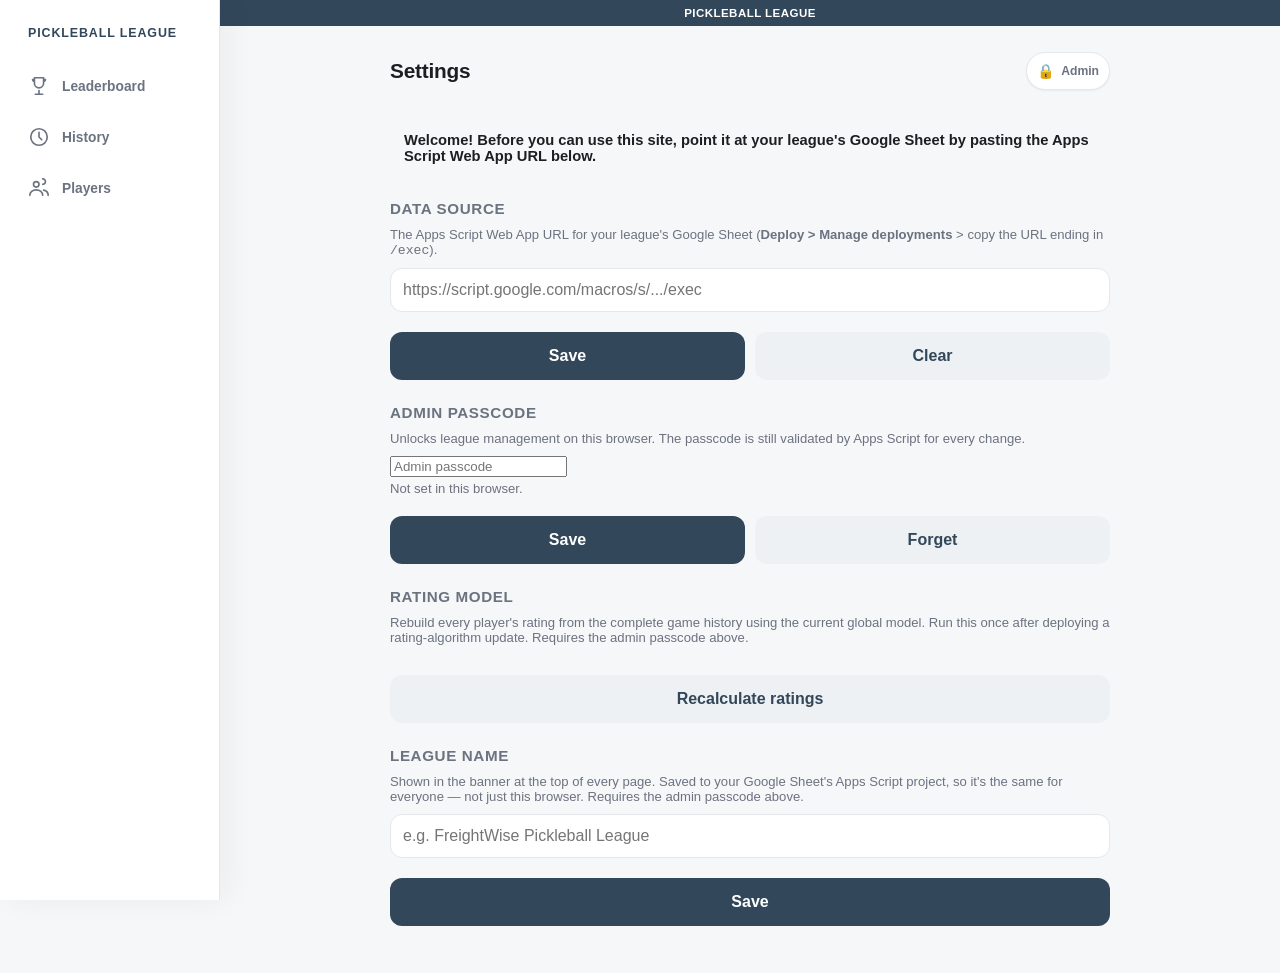
==== index.html @ 62611ccc "init" ====
<!DOCTYPE html>
<html lang="en">
<head>
  <meta charset="UTF-8" />
  <meta name="viewport" content="width=device-width, initial-scale=1, maximum-scale=1" />
  <title>Pickleball Leaderboard</title>
  <link rel="stylesheet" href="css/style.css" />
  <link rel="manifest" href="manifest.json" />
  <link rel="icon" href="icons/icon-192.png" />
  <link rel="apple-touch-icon" href="icons/apple-touch-icon.png" />
  <meta name="theme-color" content="#33475b" />
  <meta name="mobile-web-app-capable" content="yes" />
  <meta name="apple-mobile-web-app-capable" content="yes" />
  <meta name="apple-mobile-web-app-status-bar-style" content="default" />
  <meta name="apple-mobile-web-app-title" content="Pickleball" />
</head>
<body class="leaderboard-page">
  <div class="league-banner" id="league-banner"></div>
  <header class="top-bar"><h1>Leaderboard</h1><button id="settings-btn" class="settings-link" title="Change data source">⚙</button></header>
  <main>
    <div id="loading" class="loading">Loading…</div>
    <table id="leaderboard-table" style="display: none">
      <thead>
        <tr>
          <th>#</th>
          <th>Player</th>
          <th>Rating</th>
          <th>Record</th>
          <th class="desktop-only numeric-column">Win %</th>
          <th class="desktop-only">Confidence</th>
          <th class="desktop-only numeric-column">Games</th>
          <th class="desktop-only">Singles Record</th>
          <th class="desktop-only">Doubles Record</th>
          <th class="desktop-only">Recent Form</th>
        </tr>
      </thead>
      <tbody id="leaderboard-body"></tbody>
    </table>
    <section id="calibration-section" class="calibration-section" style="display:none">
      <div class="section-heading-row">
        <div>
          <h2>Recommended Singles</h2>
          <p class="section-subtitle">The matches that would teach the rating model the most right now.</p>
        </div>
        <div class="confidence-pill" id="league-confidence"></div>
      </div>
      <div id="calibration-list" class="calibration-list"></div>
    </section>

    <button type="button" class="btn secondary" id="export-btn" style="display: none">Export CSV</button>
  </main>

  <nav class="tab-bar">
    <a href="index.html" class="active">
      <svg viewBox="0 0 24 24"><path d="M8 21h8M12 17v4M17 5h2a2 2 0 0 1-2 2M7 5H5a2 2 0 0 0 2 2M7 3h10v6a5 5 0 0 1-10 0V3Z" stroke-linecap="round" stroke-linejoin="round"/></svg>
      Leaderboard
    </a>
    <a href="log-game.html">
      <svg viewBox="0 0 24 24"><circle cx="12" cy="12" r="9"/><path d="M12 8v8M8 12h8" stroke-linecap="round"/></svg>
      Log Game
    </a>
    <a href="history.html">
      <svg viewBox="0 0 24 24"><circle cx="12" cy="12" r="9"/><path d="M12 7v5l3 3" stroke-linecap="round" stroke-linejoin="round"/></svg>
      History
    </a>
    <a href="players.html">
      <svg viewBox="0 0 24 24"><circle cx="9" cy="8" r="3"/><path d="M2 20c0-3.3 3-6 7-6s7 2.7 7 6M16 8a3 3 0 1 0 0-6M22 20c0-2.7-2-5-5-5.7" stroke-linecap="round" stroke-linejoin="round"/></svg>
      Players
    </a>
  </nav>

  <script src="js/config.js"></script>
  <script src="js/api.js"></script>
  <script src="js/admin.js"></script>
  <script src="js/csv.js"></script>
  <script src="js/leaderboard.js"></script>
</body>
</html>
---- css/style.css ----
* { box-sizing: border-box; }

:root {
  --bg: #f6f7f8;
  --surface: #ffffff;
  --border: #e5e7eb;
  --text: #1c1e21;
  --text-muted: #6b7280;
  --accent: #33475b;
  --accent-soft: #eef1f4;
  --success: #1e7e34;
  --success-bg: #eaf6ec;
  --danger: #c0392b;
  --danger-bg: #fdecea;
  --radius: 12px;
  --shadow-sm: 0 1px 2px rgba(18, 32, 47, 0.06);
  --shadow-md: 0 10px 30px rgba(18, 32, 47, 0.09);
}

body {
  margin: 0;
  font-family: -apple-system, BlinkMacSystemFont, 'Segoe UI', Roboto, sans-serif;
  font-size: 16px;
  background: var(--bg);
  color: var(--text);
  -webkit-font-smoothing: antialiased;
}

.league-banner {
  background: var(--accent);
  color: #fff;
  text-align: center;
  font-size: 0.72rem;
  font-weight: 700;
  letter-spacing: 0.04em;
  text-transform: uppercase;
  padding: 7px 12px;
}

header.top-bar {
  padding: 18px 20px 8px;
  max-width: 640px;
  margin: 0 auto;
}

.header-actions {
  display: flex;
  align-items: center;
  gap: 4px;
}

header.top-bar h1 {
  font-size: 1.3rem;
  font-weight: 700;
  margin: 0;
  letter-spacing: -0.01em;
}

header.top-bar {
  display: flex;
  align-items: center;
  justify-content: space-between;
}

.settings-link {
  background: none;
  border: none;
  font-size: 1.5rem;
  color: var(--text-muted);
  padding: 6px;
  line-height: 1;
}

.admin-mode-toggle {
  min-height: 38px;
  display: inline-flex;
  align-items: center;
  justify-content: center;
  gap: 6px;
  padding: 7px 10px;
  border: 1px solid var(--border);
  border-radius: 999px;
  background: var(--surface);
  color: var(--text-muted);
  font: inherit;
  font-size: 0.76rem;
  font-weight: 750;
  box-shadow: var(--shadow-sm);
}

.admin-mode-toggle.unlocked {
  background: var(--success-bg);
  border-color: #b8ddc0;
  color: var(--success);
}

.admin-lock-icon { font-size: 0.88rem; }

body:not(.admin-unlocked) .admin-only,
body:not(.admin-unlocked) .admin-only-section,
body:not(.admin-unlocked) .admin-nav-item,
body:not(.admin-unlocked) .admin-settings-link {
  display: none !important;
}

body.admin-unlocked .locked-only { display: none !important; }

.admin-required-card {
  padding: 26px 20px;
  border: 1px solid var(--border);
  border-radius: 18px;
  background: var(--surface);
  text-align: center;
  box-shadow: var(--shadow-sm);
}

.admin-required-card h2 {
  margin: 8px 0 6px;
  color: var(--text);
  text-transform: none;
  letter-spacing: 0;
  font-size: 1.08rem;
}

.admin-required-card p {
  margin: 0 auto;
  max-width: 330px;
  color: var(--text-muted);
  font-size: 0.88rem;
  line-height: 1.45;
}

.admin-required-card .btn { max-width: 280px; }
.admin-required-icon { font-size: 1.5rem; }

main {
  max-width: 640px;
  margin: 0 auto;
  padding: 8px 20px 100px;
}

h2 {
  font-size: 0.95rem;
  font-weight: 700;
  color: var(--text-muted);
  text-transform: uppercase;
  letter-spacing: 0.04em;
  margin: 24px 0 10px;
}

/* Bottom tab bar */
nav.tab-bar {
  position: fixed;
  bottom: 0;
  left: 0;
  right: 0;
  display: flex;
  background: var(--surface);
  border-top: 1px solid var(--border);
  padding: 6px env(safe-area-inset-right) calc(6px + env(safe-area-inset-bottom)) env(safe-area-inset-left);
  z-index: 10;
}

nav.tab-bar a {
  flex: 1;
  display: flex;
  flex-direction: column;
  align-items: center;
  gap: 3px;
  padding: 8px 4px 6px;
  text-decoration: none;
  color: var(--text-muted);
  font-size: 0.72rem;
  font-weight: 600;
}

nav.tab-bar a svg {
  width: 22px;
  height: 22px;
  stroke: var(--text-muted);
  fill: none;
  stroke-width: 1.8;
}

nav.tab-bar a.active {
  color: var(--accent);
}

nav.tab-bar a.active svg {
  stroke: var(--accent);
}

table {
  width: 100%;
  border-collapse: collapse;
  background: var(--surface);
  border-radius: var(--radius);
  overflow: hidden;
  border: 1px solid var(--border);
  box-shadow: var(--shadow-sm);
}

.desktop-only { display: none; }

.numeric-column,
.record-column {
  white-space: nowrap;
}

.provisional-badge {
  margin-left: 6px;
  vertical-align: 1px;
}

th, td {
  text-align: left;
  padding: 12px 10px;
  border-bottom: 1px solid var(--border);
}

th {
  background: var(--accent-soft);
  font-size: 0.72rem;
  text-transform: uppercase;
  letter-spacing: 0.04em;
  color: var(--text-muted);
  font-weight: 700;
}

tr:last-child td { border-bottom: none; }

td.rank {
  font-weight: 700;
  color: var(--text-muted);
  width: 28px;
}

tr.rank-1 td.rank { color: var(--accent); }

.streak-badge {
  margin-left: 6px;
  font-size: 0.78rem;
  font-weight: 700;
  white-space: nowrap;
}

.streak-badge.win { color: #c2410c; }
.streak-badge.loss { color: var(--text-muted); }

.form-dots {
  display: flex;
  gap: 3px;
  margin-top: 4px;
}

.form-dot {
  width: 7px;
  height: 7px;
  border-radius: 50%;
  background: var(--border);
}

.form-dot.win { background: var(--success); }
.form-dot.loss { background: var(--danger); }

label {
  display: block;
  font-weight: 600;
  font-size: 0.9rem;
  color: var(--text-muted);
  margin: 16px 0 6px;
}

select, input[type="text"], input[type="number"], input[type="date"] {
  width: 100%;
  padding: 12px;
  font-size: 16px;
  border: 1px solid var(--border);
  border-radius: var(--radius);
  background: var(--surface);
  color: var(--text);
}

select:focus, input:focus {
  outline: none;
  border-color: var(--accent);
}

.toggle-group {
  display: flex;
  gap: 8px;
  margin: 8px 0 16px;
  background: var(--accent-soft);
  padding: 4px;
  border-radius: var(--radius);
}

.toggle-group button {
  flex: 1;
  padding: 10px;
  font-size: 0.95rem;
  font-weight: 600;
  border: none;
  background: transparent;
  color: var(--text-muted);
  border-radius: 8px;
}

.toggle-group button.active {
  background: var(--surface);
  color: var(--text);
  box-shadow: 0 1px 2px rgba(0, 0, 0, 0.08);
}

button.primary, .btn {
  width: 100%;
  padding: 15px;
  font-size: 1rem;
  font-weight: 700;
  color: #fff;
  background: var(--accent);
  border: none;
  border-radius: var(--radius);
  margin-top: 20px;
}

button, .btn { cursor: pointer; }

button.primary:active, .btn:active {
  opacity: 0.85;
}

button.primary:disabled, .btn:disabled {
  opacity: 0.6;
}

button.small {
  padding: 7px 12px;
  font-size: 0.82rem;
  font-weight: 600;
  background: var(--accent-soft);
  color: var(--accent);
  border: none;
  border-radius: 8px;
}

.score-row {
  display: flex;
  gap: 12px;
  align-items: center;
}

.score-row > div { flex: 1; }

.preset-row {
  display: flex;
  gap: 6px;
  margin-top: 8px;
}

.preset-btn {
  flex: 1;
  padding: 9px 0;
  font-size: 0.9rem;
  font-weight: 600;
  border: 1px solid var(--border);
  background: var(--surface);
  color: var(--text-muted);
  border-radius: 8px;
}

.preset-btn.active {
  background: var(--accent);
  color: #fff;
  border-color: var(--accent);
}

.field-help {
  font-size: 0.82rem;
  color: var(--text-muted);
  margin: 4px 0 10px;
}

.button-row {
  display: flex;
  gap: 10px;
  margin-top: 20px;
}

.button-row .btn {
  margin-top: 0;
  flex: 1;
}

a.btn {
  display: block;
  text-align: center;
  text-decoration: none;
  box-sizing: border-box;
}

#continue-row {
  margin-top: 14px;
}

.status {
  margin-top: 14px;
  padding: 12px 14px;
  border-radius: var(--radius);
  font-weight: 600;
  font-size: 0.92rem;
}

.status.success { background: var(--success-bg); color: var(--success); }
.status.error { background: var(--danger-bg); color: var(--danger); }

.delta-pos { color: var(--success); font-weight: 700; }
.delta-neg { color: var(--danger); font-weight: 700; }

.loading, .empty-state {
  color: var(--text-muted);
  padding: 24px 0;
  text-align: center;
  font-size: 0.92rem;
}

.player-link {
  color: inherit;
  text-decoration: underline;
  text-decoration-style: dotted;
  text-underline-offset: 3px;
}

.stat-grid {
  display: grid;
  grid-template-columns: repeat(4, 1fr);
  gap: 8px;
  margin: 12px 0 20px;
}

.stat-tile {
  background: var(--surface);
  border: 1px solid var(--border);
  border-radius: var(--radius);
  padding: 12px 6px;
  text-align: center;
}

.stat-tile .value {
  font-size: 1.25rem;
  font-weight: 700;
  color: var(--accent);
}

.stat-tile .label {
  font-size: 0.65rem;
  text-transform: uppercase;
  letter-spacing: 0.03em;
  color: var(--text-muted);
  margin-top: 2px;
}

.chart-card {
  background: var(--surface);
  border: 1px solid var(--border);
  border-radius: var(--radius);
  padding: 16px 12px 6px;
  margin: 12px 0 20px;
  box-shadow: 0 1px 2px rgba(0, 0, 0, 0.06);
}

.elo-chart-wrap {
  position: relative;
}

#elo-chart {
  display: block;
  width: 100%;
  height: auto;
  overflow: visible;
}

.elo-chart-wrap .crosshair,
.elo-chart-wrap .hover-dot {
  opacity: 0;
  transition: opacity 0.1s ease;
  pointer-events: none;
}

.elo-tooltip {
  position: absolute;
  pointer-events: none;
  background: var(--accent);
  color: #fff;
  padding: 6px 10px;
  border-radius: 8px;
  transform: translate(-50%, -100%) translateY(-8px);
  white-space: nowrap;
  box-shadow: 0 3px 8px rgba(0, 0, 0, 0.2);
  z-index: 5;
}

.elo-tooltip-value {
  font-weight: 700;
  font-size: 0.9rem;
}

.elo-tooltip-date {
  color: rgba(255, 255, 255, 0.75);
  font-size: 0.68rem;
  margin-top: 1px;
}

#player-filter {
  margin-bottom: 16px;
}

.game-card {
  background: var(--surface);
  border: 1px solid var(--border);
  border-radius: var(--radius);
  padding: 12px 14px;
  margin-bottom: 10px;
}

.game-meta {
  display: flex;
  justify-content: space-between;
  align-items: center;
  font-size: 0.72rem;
  color: var(--text-muted);
  margin-bottom: 8px;
}

.game-meta .meta-left {
  display: flex;
  align-items: center;
  gap: 8px;
}

.card-actions {
  display: flex;
  gap: 2px;
}

.icon-btn {
  background: none;
  border: none;
  font-size: 0.95rem;
  line-height: 1;
  padding: 4px 6px;
}

.edit-actions {
  display: flex;
  gap: 10px;
  margin-top: 20px;
}

.edit-actions .btn {
  margin-top: 0;
  flex: 1;
}

.btn.secondary {
  background: var(--accent-soft);
  color: var(--accent);
}

.badge {
  background: var(--accent-soft);
  color: var(--accent);
  padding: 1px 8px;
  border-radius: 999px;
  font-weight: 700;
  text-transform: uppercase;
  letter-spacing: 0.03em;
}

.game-row {
  display: flex;
  align-items: center;
  gap: 8px;
  padding: 3px 0;
}

.game-row .side-names {
  flex: 1;
  font-size: 0.95rem;
}

.game-row .side-score {
  font-weight: 700;
  width: 24px;
  text-align: right;
}

.game-row .side-delta {
  width: 40px;
  text-align: right;
  font-size: 0.85rem;
}

.game-row.winner .side-names,
.game-row.winner .side-score {
  font-weight: 700;
  color: var(--text);
}

.game-row.loser .side-names,
.game-row.loser .side-score {
  color: var(--text-muted);
}

.trophy {
  margin-right: 4px;
}

.modal-overlay {
  display: none;
  position: fixed;
  inset: 0;
  background: rgba(0, 0, 0, 0.45);
  align-items: center;
  justify-content: center;
  z-index: 100;
  padding: 20px;
}

.modal-card {
  background: var(--surface);
  border-radius: var(--radius);
  padding: 20px;
  width: 100%;
  max-width: 340px;
  box-shadow: var(--shadow-md);
}

.modal-card h2 {
  margin: 4px 0 6px;
  color: var(--text);
  text-transform: none;
  letter-spacing: 0;
  font-size: 1.18rem;
}

.modal-kicker,
.post-game-kicker {
  color: var(--success);
  font-size: 0.68rem;
  font-weight: 800;
  letter-spacing: 0.06em;
  text-transform: uppercase;
}

.modal-actions {
  display: flex;
  gap: 10px;
  margin-top: 16px;
}

.modal-actions .btn {
  margin-top: 0;
  flex: 1;
}


/* Rating confidence + calibration recommendations */
.rating-meta {
  display: flex;
  align-items: center;
  gap: 6px;
  margin-top: 3px;
  font-size: 0.68rem;
  color: var(--text-muted);
}
.provisional-badge {
  display: inline-flex;
  align-items: center;
  padding: 2px 6px;
  border-radius: 999px;
  background: var(--accent-soft);
  color: var(--accent);
  font-size: 0.58rem;
  font-weight: 800;
  letter-spacing: 0.05em;
}
.provisional-row { opacity: 0.82; }
.section-heading-row {
  display: flex;
  align-items: flex-end;
  justify-content: space-between;
  gap: 12px;
  margin-top: 26px;
}
.section-heading-row h2 { margin: 0 0 3px; }
.section-subtitle {
  margin: 0;
  color: var(--text-muted);
  font-size: 0.78rem;
  line-height: 1.35;
}
.confidence-pill {
  flex: 0 0 auto;
  border: 1px solid var(--border);
  background: var(--surface);
  border-radius: 999px;
  padding: 6px 9px;
  font-size: 0.68rem;
  font-weight: 700;
  color: var(--text-muted);
}
.calibration-list {
  display: grid;
  gap: 8px;
  margin-top: 10px;
}
.calibration-card {
  display: grid;
  grid-template-columns: 28px 1fr auto;
  align-items: center;
  gap: 10px;
  padding: 12px;
  border: 1px solid var(--border);
  background: var(--surface);
  border-radius: var(--radius);
  text-decoration: none;
  color: var(--text);
}
.calibration-card:active { transform: scale(0.995); }
.calibration-rank {
  width: 26px;
  height: 26px;
  display: grid;
  place-items: center;
  border-radius: 50%;
  background: var(--accent-soft);
  color: var(--accent);
  font-weight: 800;
  font-size: 0.75rem;
}
.calibration-match { font-weight: 750; font-size: 0.92rem; }
.calibration-match span { color: var(--text-muted); font-weight: 500; font-size: 0.72rem; margin: 0 3px; }
.calibration-reason, .calibration-odds { color: var(--text-muted); font-size: 0.72rem; margin-top: 3px; }
.calibration-priority { font-size: 0.66rem; font-weight: 750; color: var(--accent); text-align: right; max-width: 72px; }

/* Player profile summary */
.profile-breakdown {
  display: grid;
  grid-template-columns: repeat(3, 1fr);
  gap: 8px;
  margin: -8px 0 22px;
}

.breakdown-card {
  display: flex;
  flex-direction: column;
  gap: 3px;
  padding: 11px 10px;
  border: 1px solid var(--border);
  border-radius: var(--radius);
  background: var(--surface);
  box-shadow: var(--shadow-sm);
}

.breakdown-card strong { font-size: 1rem; }
.breakdown-label { color: var(--text-muted); font-size: 0.66rem; font-weight: 700; text-transform: uppercase; letter-spacing: 0.035em; }

/* Fast post-game loop */
.post-game-panel {
  margin-top: 14px;
  padding: 15px;
  border: 1px solid #b8ddc0;
  border-radius: 16px;
  background: var(--success-bg);
}

.post-game-summary {
  margin-top: 4px;
  font-weight: 750;
  line-height: 1.4;
}

.post-game-actions {
  display: grid;
  grid-template-columns: repeat(4, 1fr);
  gap: 7px;
  margin-top: 13px;
}

.quick-action {
  min-height: 58px;
  display: flex;
  flex-direction: column;
  align-items: center;
  justify-content: center;
  gap: 3px;
  padding: 7px 3px;
  border: 1px solid rgba(30, 126, 52, 0.18);
  border-radius: 10px;
  background: rgba(255, 255, 255, 0.8);
  color: var(--text);
  font: inherit;
  font-size: 0.67rem;
  font-weight: 700;
}

.quick-action span { font-size: 1.08rem; }
.quick-action.danger-action { color: var(--danger); }

#log-game-form .score-row input {
  min-height: 58px;
  text-align: center;
  font-size: 1.35rem;
  font-weight: 750;
}

@media (min-width: 900px) {
  body { padding-left: 220px; }

  nav.tab-bar {
    top: 0;
    bottom: 0;
    left: 0;
    right: auto;
    width: 220px;
    padding: 22px 14px;
    flex-direction: column;
    align-items: stretch;
    gap: 5px;
    border-top: none;
    border-right: 1px solid var(--border);
    box-shadow: 8px 0 28px rgba(18, 32, 47, 0.05);
  }

  nav.tab-bar::before {
    content: 'Pickleball League';
    display: block;
    padding: 4px 14px 18px;
    color: var(--accent);
    font-size: 0.78rem;
    font-weight: 850;
    letter-spacing: 0.07em;
    text-transform: uppercase;
  }

  nav.tab-bar a {
    flex: 0 0 auto;
    flex-direction: row;
    justify-content: flex-start;
    gap: 12px;
    padding: 12px 14px;
    border-radius: 10px;
    font-size: 0.86rem;
  }

  nav.tab-bar a.active { background: var(--accent-soft); }

  header.top-bar,
  main {
    max-width: 760px;
  }

  header.top-bar { padding-top: 26px; }
  main { padding-bottom: 48px; }

  .admin-lock-label { display: inline; }

  body.leaderboard-page header.top-bar,
  body.leaderboard-page main {
    max-width: 1180px;
  }

  body.leaderboard-page main {
    padding-left: 28px;
    padding-right: 28px;
  }

  body.leaderboard-page .desktop-only {
    display: table-cell;
  }

  body.leaderboard-page .mobile-only {
    display: none;
  }

  body.leaderboard-page #leaderboard-table th,
  body.leaderboard-page #leaderboard-table td {
    padding: 13px 12px;
    vertical-align: middle;
  }

  body.leaderboard-page #leaderboard-table .player-column {
    min-width: 170px;
  }

  .confidence-cell {
    display: grid;
    grid-template-columns: 34px 58px;
    align-items: center;
    gap: 7px;
    color: var(--text-muted);
    font-size: 0.78rem;
    font-weight: 700;
    white-space: nowrap;
  }

  .confidence-meter {
    display: block;
    width: 58px;
    height: 5px;
    overflow: hidden;
    border-radius: 999px;
    background: var(--border);
  }

  .confidence-meter > span {
    display: block;
    height: 100%;
    border-radius: inherit;
    background: var(--accent);
  }

  .desktop-form {
    margin-top: 0;
    min-width: 47px;
  }

  .desktop-form .form-dot {
    width: 8px;
    height: 8px;
  }

  body.leaderboard-page .calibration-list {
    grid-template-columns: repeat(3, minmax(0, 1fr));
  }

  body.leaderboard-page .calibration-card {
    grid-template-columns: 28px 1fr;
    align-items: start;
  }

  body.leaderboard-page .calibration-priority {
    grid-column: 2;
    max-width: none;
    text-align: left;
  }
}

/* Doubles team balancer */
.balance-panel { margin: -4px 0 8px; }
.balance-panel .btn { width: 100%; }
.balance-result {
  margin-top: 8px;
  padding: 11px 12px;
  border: 1px solid var(--border);
  border-radius: var(--radius);
  background: var(--surface);
  font-size: 0.86rem;
  line-height: 1.45;
}
.balance-result > span { color: var(--text-muted); font-size: 0.76rem; }
.handicap-note {
  margin-top: 8px;
  padding-top: 8px;
  border-top: 1px solid var(--border);
  color: var(--text-muted);
  font-size: 0.74rem;
}

@media (max-width: 480px) {
  .section-heading-row { align-items: flex-start; flex-direction: column; }
  .calibration-card { grid-template-columns: 28px 1fr; }
  .calibration-priority { grid-column: 2; text-align: left; max-width: none; margin-top: -4px; }
}
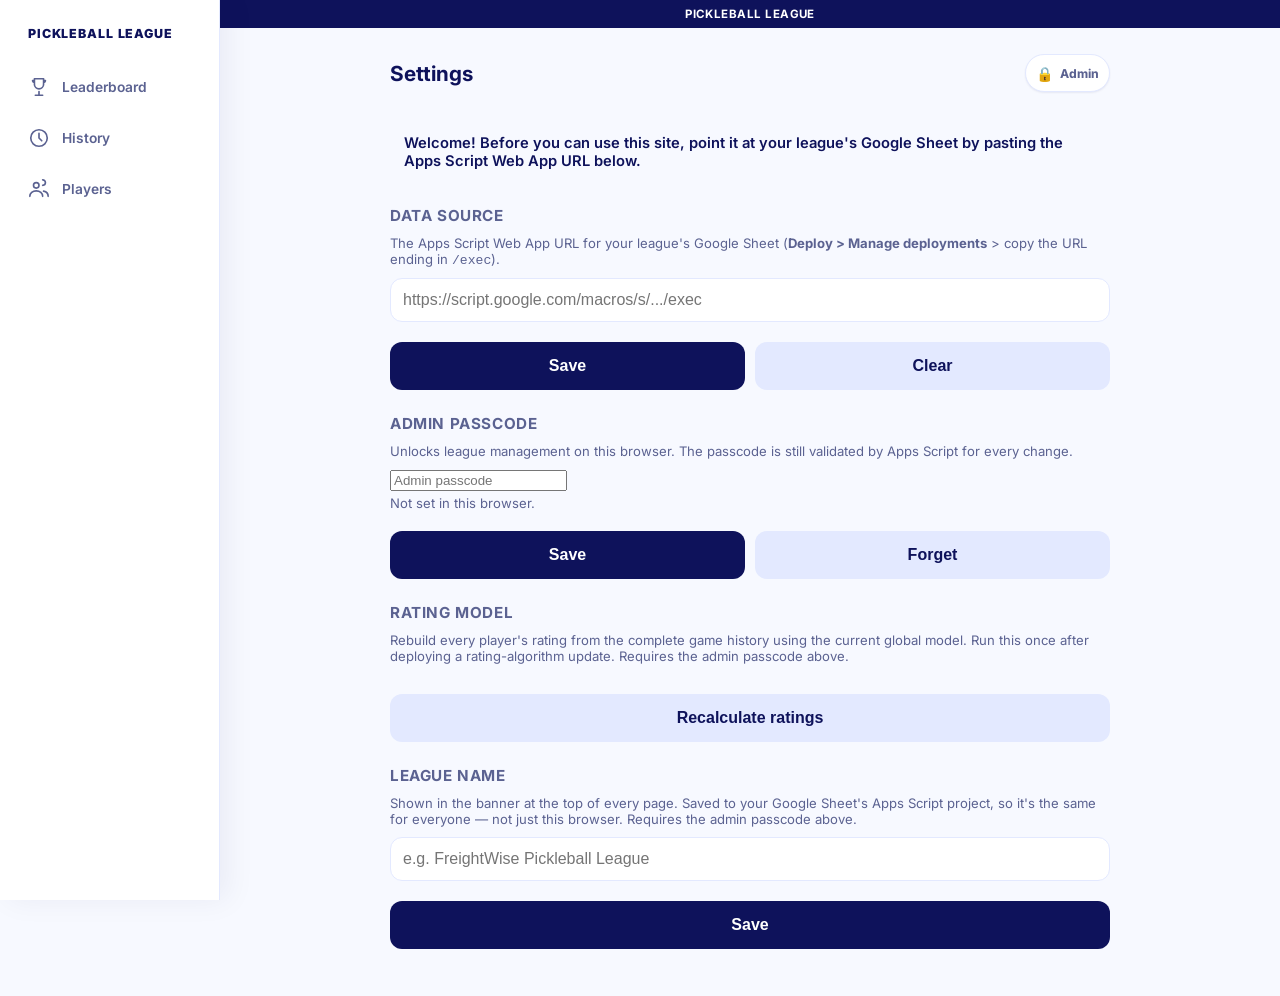
==== commit 30057084: "FW colors & game log UI improvements" ====
--- a/index.html
+++ b/index.html
@@ -4,11 +4,14 @@
   <meta charset="UTF-8" />
   <meta name="viewport" content="width=device-width, initial-scale=1, maximum-scale=1" />
   <title>Pickleball Leaderboard</title>
+  <link rel="preconnect" href="https://fonts.googleapis.com" />
+  <link rel="preconnect" href="https://fonts.gstatic.com" crossorigin />
+  <link rel="stylesheet" href="https://fonts.googleapis.com/css2?family=Inter:wght@200;400;500;700&display=swap" />
   <link rel="stylesheet" href="css/style.css" />
   <link rel="manifest" href="manifest.json" />
   <link rel="icon" href="icons/icon-192.png" />
   <link rel="apple-touch-icon" href="icons/apple-touch-icon.png" />
-  <meta name="theme-color" content="#33475b" />
+  <meta name="theme-color" content="#0E125B" />
   <meta name="mobile-web-app-capable" content="yes" />
   <meta name="apple-mobile-web-app-capable" content="yes" />
   <meta name="apple-mobile-web-app-status-bar-style" content="default" />
--- a/css/style.css
+++ b/css/style.css
@@ -1,25 +1,58 @@
 * { box-sizing: border-box; }
 
 :root {
-  --bg: #f6f7f8;
+  /* FreightWise brand palette — see brand-guidelines.md.
+     Raw brand values first, then the app roles they fill, so a brand refresh
+     is a one-line change here rather than a hunt through the stylesheet. */
+  --midnight: #0E125B;
+  --midnight-light: #1D2277;
+  --moonlight: #F7F9FF;
+  --skyway: #3158CF;
+  --skyway-mid: #6C8CF7;
+  --skyway-light: #B6C7FF;
+  --skyway-mist: #E3E9FF;
+  --momentum: #FE5500;
+  --momentum-mid: #FE8C00;
+  --horizon: #FCB92E;
+  --sunrise: #FADE9F;
+  --sunrise-haze: #F1EEE8;
+  --status-red: #FE3700;
+  --status-green: #009C5B;
+
+  /* App roles. Midnight is the anchor; Skyway and Momentum are accents used
+     deliberately (hierarchy, CTAs, highlights), not spread across surfaces. */
+  --bg: var(--moonlight);
   --surface: #ffffff;
-  --border: #e5e7eb;
-  --text: #1c1e21;
-  --text-muted: #6b7280;
-  --accent: #33475b;
-  --accent-soft: #eef1f4;
-  --success: #1e7e34;
-  --success-bg: #eaf6ec;
-  --danger: #c0392b;
-  --danger-bg: #fdecea;
+  --border: var(--skyway-mist);
+  --text: var(--midnight);
+  --text-muted: #5B6291;
+  --accent: var(--midnight);
+  --accent-soft: var(--skyway-mist);
+  --link: var(--skyway);
+
+  /* Momentum orange is the highlight fill; text on light backgrounds uses the
+     deeper shade because #FE5500 only clears 3.2:1 on white. */
+  --highlight: var(--momentum);
+  --highlight-text: #B23C00;
+
+  /* Status colors: the brand hexes are the fills/dots, the deeper shades carry
+     text, keeping every label at or above 4.5:1. */
+  --success: #007A47;
+  --success-fill: var(--status-green);
+  --success-bg: #E4F6EE;
+  --success-border: #A7DCC5;
+  --danger: #C42700;
+  --danger-fill: var(--status-red);
+  --danger-bg: #FFEDE7;
+
   --radius: 12px;
-  --shadow-sm: 0 1px 2px rgba(18, 32, 47, 0.06);
-  --shadow-md: 0 10px 30px rgba(18, 32, 47, 0.09);
+  --shadow-sm: 0 1px 2px rgba(14, 18, 91, 0.07);
+  --shadow-md: 0 10px 30px rgba(14, 18, 91, 0.10);
 }
 
 body {
   margin: 0;
-  font-family: -apple-system, BlinkMacSystemFont, 'Segoe UI', Roboto, sans-serif;
+  font-family: 'Inter', Helvetica, -apple-system, BlinkMacSystemFont, 'Segoe UI', Roboto, sans-serif;
   font-size: 16px;
   background: var(--bg);
   color: var(--text);
@@ -90,7 +123,7 @@
 
 .admin-mode-toggle.unlocked {
   background: var(--success-bg);
-  border-color: #b8ddc0;
+  border-color: var(--success-border);
   color: var(--success);
 }
 
@@ -235,7 +268,7 @@
   width: 28px;
 }
 
-tr.rank-1 td.rank { color: var(--accent); }
+tr.rank-1 td.rank { color: var(--highlight-text); }
 
 .streak-badge {
   margin-left: 6px;
@@ -244,7 +277,7 @@
   white-space: nowrap;
 }
 
-.streak-badge.win { color: #c2410c; }
+.streak-badge.win { color: var(--highlight-text); }
 .streak-badge.loss { color: var(--text-muted); }
 
 .form-dots {
@@ -260,8 +293,8 @@
   background: var(--border);
 }
 
-.form-dot.win { background: var(--success); }
-.form-dot.loss { background: var(--danger); }
+.form-dot.win { background: var(--success-fill); }
+.form-dot.loss { background: var(--danger-fill); }
 
 label {
   display: block;
@@ -309,7 +342,7 @@
 .toggle-group button.active {
   background: var(--surface);
   color: var(--text);
-  box-shadow: 0 1px 2px rgba(0, 0, 0, 0.08);
+  box-shadow: 0 1px 2px rgba(14, 18, 91, 0.09);
 }
 
 button.primary, .btn {
@@ -428,6 +461,7 @@
   color: inherit;
   text-decoration: underline;
   text-decoration-style: dotted;
+  text-decoration-color: var(--skyway-light);
   text-underline-offset: 3px;
 }
 
@@ -466,7 +500,7 @@
   border-radius: var(--radius);
   padding: 16px 12px 6px;
   margin: 12px 0 20px;
-  box-shadow: 0 1px 2px rgba(0, 0, 0, 0.06);
+  box-shadow: var(--shadow-sm);
 }
 
 .elo-chart-wrap {
@@ -496,7 +530,7 @@
   border-radius: 8px;
   transform: translate(-50%, -100%) translateY(-8px);
   white-space: nowrap;
-  box-shadow: 0 3px 8px rgba(0, 0, 0, 0.2);
+  box-shadow: 0 3px 8px rgba(14, 18, 91, 0.28);
   z-index: 5;
 }
 
@@ -616,11 +650,26 @@
   margin-right: 4px;
 }
 
+/* The player whose page you're on — bold, unlinked, since the link would
+   point at the page you're already reading. */
+.game-row .side-names .self {
+  font-weight: 700;
+}
+
+/* Running rating after the game — player-page only; History has no single
+   player to anchor it to. */
+.rating-after {
+  font-variant-numeric: tabular-nums;
+  font-weight: 700;
+  color: var(--text-muted);
+  white-space: nowrap;
+}
+
 .modal-overlay {
   display: none;
   position: fixed;
   inset: 0;
-  background: rgba(0, 0, 0, 0.45);
+  background: rgba(14, 18, 91, 0.45);
   align-items: center;
   justify-content: center;
   z-index: 100;
@@ -770,7 +819,7 @@
 .post-game-panel {
   margin-top: 14px;
   padding: 15px;
-  border: 1px solid #b8ddc0;
+  border: 1px solid var(--success-border);
   border-radius: 16px;
   background: var(--success-bg);
 }
@@ -796,7 +845,7 @@
   justify-content: center;
   gap: 3px;
   padding: 7px 3px;
-  border: 1px solid rgba(30, 126, 52, 0.18);
+  border: 1px solid var(--success-border);
   border-radius: 10px;
   background: rgba(255, 255, 255, 0.8);
   color: var(--text);
@@ -830,7 +879,7 @@
     gap: 5px;
     border-top: none;
     border-right: 1px solid var(--border);
-    box-shadow: 8px 0 28px rgba(18, 32, 47, 0.05);
+    box-shadow: 8px 0 28px rgba(14, 18, 91, 0.06);
   }
 
   nav.tab-bar::before {
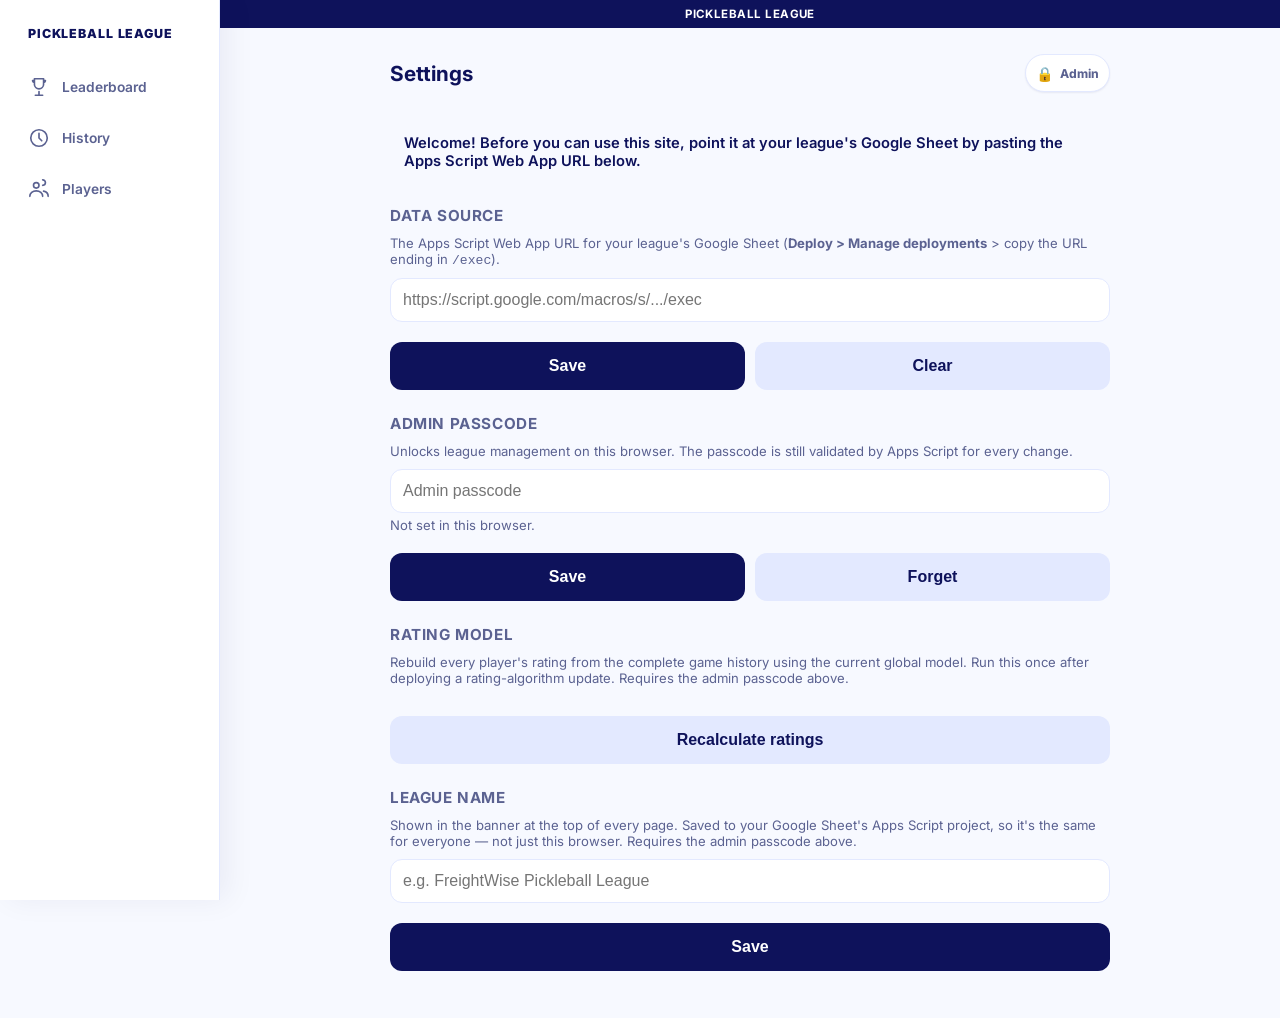
==== commit 1b6b62e4: "loading animation" ====
--- a/index.html
+++ b/index.html
@@ -21,24 +21,63 @@
   <div class="league-banner" id="league-banner"></div>
   <header class="top-bar"><h1>Leaderboard</h1><button id="settings-btn" class="settings-link" title="Change data source">⚙</button></header>
   <main>
-    <div id="loading" class="loading">Loading…</div>
-    <table id="leaderboard-table" style="display: none">
-      <thead>
-        <tr>
-          <th>#</th>
-          <th>Player</th>
-          <th>Rating</th>
-          <th>Record</th>
-          <th class="desktop-only numeric-column">Win %</th>
-          <th class="desktop-only">Confidence</th>
-          <th class="desktop-only numeric-column">Games</th>
-          <th class="desktop-only">Singles Record</th>
-          <th class="desktop-only">Doubles Record</th>
-          <th class="desktop-only">Recent Form</th>
-        </tr>
-      </thead>
-      <tbody id="leaderboard-body"></tbody>
-    </table>
+    <div id="loading" class="loading skeleton-host" role="status" aria-live="polite">
+      <span class="visually-hidden">Loading…</span>
+      <div class="skeleton-wrap" aria-hidden="true">
+        <div class="sk-panel sk-row">
+          <span class="sk sk-dot"></span>
+          <span class="sk-stack"><span class="sk sk-line tall w-70"></span><span class="sk sk-line w-40"></span></span>
+          <span class="sk sk-line tall"></span>
+        </div>
+        <div class="sk-panel sk-row">
+          <span class="sk sk-dot"></span>
+          <span class="sk-stack"><span class="sk sk-line tall w-70"></span><span class="sk sk-line w-40"></span></span>
+          <span class="sk sk-line tall"></span>
+        </div>
+        <div class="sk-panel sk-row">
+          <span class="sk sk-dot"></span>
+          <span class="sk-stack"><span class="sk sk-line tall w-70"></span><span class="sk sk-line w-40"></span></span>
+          <span class="sk sk-line tall"></span>
+        </div>
+        <div class="sk-panel sk-row">
+          <span class="sk sk-dot"></span>
+          <span class="sk-stack"><span class="sk sk-line tall w-70"></span><span class="sk sk-line w-40"></span></span>
+          <span class="sk sk-line tall"></span>
+        </div>
+        <div class="sk-panel sk-row">
+          <span class="sk sk-dot"></span>
+          <span class="sk-stack"><span class="sk sk-line tall w-70"></span><span class="sk sk-line w-40"></span></span>
+          <span class="sk sk-line tall"></span>
+        </div>
+        <div class="sk-panel sk-row">
+          <span class="sk sk-dot"></span>
+          <span class="sk-stack"><span class="sk sk-line tall w-70"></span><span class="sk sk-line w-40"></span></span>
+          <span class="sk sk-line tall"></span>
+        </div>
+      </div>
+    </div>
+    <!-- Two views over the same data: the wide table on desktop, an expandable
+         card per player on mobile. CSS picks one; #leaderboard-views gates both. -->
+    <div id="leaderboard-views" hidden>
+      <table id="leaderboard-table">
+        <thead>
+          <tr>
+            <th>#</th>
+            <th>Player</th>
+            <th>Rating</th>
+            <th>Record</th>
+            <th class="numeric-column">Win %</th>
+            <th>Confidence</th>
+            <th class="numeric-column">Games</th>
+            <th>Singles Record</th>
+            <th>Doubles Record</th>
+            <th>Recent Form</th>
+          </tr>
+        </thead>
+        <tbody id="leaderboard-body"></tbody>
+      </table>
+      <div id="leaderboard-cards" class="player-card-list"></div>
+    </div>
     <section id="calibration-section" class="calibration-section" style="display:none">
       <div class="section-heading-row">
         <div>
--- a/css/style.css
+++ b/css/style.css
@@ -233,8 +233,6 @@
   box-shadow: var(--shadow-sm);
 }
 
-.desktop-only { display: none; }
-
 .numeric-column,
 .record-column {
   white-space: nowrap;
@@ -304,7 +302,11 @@
   margin: 16px 0 6px;
 }
 
-select, input[type="text"], input[type="number"], input[type="date"] {
+/* `password` is used by the Settings passcode field and the Admin Mode
+   unlock modal; without it they fell back to an unstyled browser input,
+   and the 16px below is what stops iOS Safari zooming the page on focus.
+   `date` is listed for any future date field — no page uses one today. */
+select, input[type="text"], input[type="number"], input[type="date"], input[type="password"] {
   width: 100%;
   padding: 12px;
   font-size: 16px;
@@ -455,6 +457,145 @@
   padding: 24px 0;
   text-align: center;
   font-size: 0.92rem;
+}
+
+/* Loading skeletons
+   Each page's #loading div holds a silhouette of the content that's about to
+   land, so the first paint has the right shape and nothing jumps when real
+   data replaces it. The page scripts already hide #loading on success and
+   overwrite its textContent on error, so both paths clear the skeleton with
+   no extra JS. `.skeleton-host` just strips the centred-text look .loading
+   otherwise applies; an error swaps className outright and gets it back. */
+.skeleton-host {
+  padding: 0;
+  text-align: left;
+}
+
+.visually-hidden {
+  position: absolute;
+  width: 1px;
+  height: 1px;
+  margin: -1px;
+  padding: 0;
+  overflow: hidden;
+  clip: rect(0 0 0 0);
+  clip-path: inset(50%);
+  white-space: nowrap;
+  border: 0;
+}
+
+.skeleton-wrap {
+  display: flex;
+  flex-direction: column;
+  gap: 8px;
+}
+
+.sk {
+  position: relative;
+  overflow: hidden;
+  border-radius: 6px;
+  background: var(--accent-soft);
+}
+
+/* The sweep is a pseudo-element so it can't be mistaken for content by a
+   screen reader, and so the block keeps its own background underneath. */
+.sk::after {
+  content: '';
+  position: absolute;
+  inset: 0;
+  transform: translateX(-100%);
+  background: linear-gradient(90deg, transparent, rgba(255, 255, 255, 0.7), transparent);
+  animation: sk-sweep 1.35s ease-in-out infinite;
+}
+
+@keyframes sk-sweep {
+  100% { transform: translateX(100%); }
+}
+
+/* Motion is decoration here — the layout already communicates "loading". */
+@media (prefers-reduced-motion: reduce) {
+  .sk::after { animation: none; }
+}
+
+.sk-line { height: 11px; }
+.sk-line.tall { height: 15px; }
+.sk-line.w-40 { width: 40%; }
+.sk-line.w-55 { width: 55%; }
+.sk-line.w-70 { width: 70%; }
+.sk-dot {
+  width: 20px;
+  height: 20px;
+  border-radius: 50%;
+  flex: 0 0 auto;
+}
+
+.sk-panel {
+  background: var(--surface);
+  border: 1px solid var(--border);
+  border-radius: var(--radius);
+  box-shadow: var(--shadow-sm);
+}
+
+/* Leaderboard row/card silhouette: rank, name stack, rating. */
+.sk-row {
+  display: grid;
+  grid-template-columns: 20px 1fr 46px;
+  align-items: center;
+  gap: 11px;
+  padding: 14px 12px;
+}
+
+.sk-row .sk-stack {
+  display: flex;
+  flex-direction: column;
+  gap: 6px;
+  min-width: 0;
+}
+
+/* History / player game-log card silhouette: meta line, then two side rows. */
+.sk-game {
+  padding: 12px 14px;
+}
+
+.sk-game .sk-meta {
+  display: flex;
+  justify-content: space-between;
+  gap: 12px;
+  margin-bottom: 10px;
+}
+
+.sk-game .sk-side {
+  display: flex;
+  align-items: center;
+  justify-content: space-between;
+  gap: 12px;
+  padding: 5px 0;
+}
+
+.sk-game .sk-side .sk-line:first-child { flex: 1; }
+.sk-game .sk-side .sk-line:last-child { width: 26px; flex: 0 0 auto; }
+
+/* Player profile: the four stat tiles, then the chart card. */
+.sk-tiles {
+  display: grid;
+  grid-template-columns: repeat(4, 1fr);
+  gap: 8px;
+}
+
+.sk-tile {
+  display: flex;
+  flex-direction: column;
+  align-items: center;
+  gap: 7px;
+  padding: 16px 6px;
+}
+
+.sk-tile .sk-line:first-child { width: 60%; height: 15px; }
+.sk-tile .sk-line:last-child { width: 80%; height: 8px; }
+
+.sk-chart {
+  height: 150px;
+  margin: 0;
 }
 
 .player-link {
@@ -715,14 +856,6 @@
 
 
 /* Rating confidence + calibration recommendations */
-.rating-meta {
-  display: flex;
-  align-items: center;
-  gap: 6px;
-  margin-top: 3px;
-  font-size: 0.68rem;
-  color: var(--text-muted);
-}
 .provisional-badge {
   display: inline-flex;
   align-items: center;
@@ -862,6 +995,189 @@
   text-align: center;
   font-size: 1.35rem;
   font-weight: 750;
+}
+
+/* Leaderboard: mobile player cards
+   The wide table and this card list are two views of the same rows. Below the
+   900px breakpoint the table is hidden entirely and the cards take over, so
+   nothing gets truncated away on a phone — the six columns the table drops are
+   folded into each card's expandable panel instead. */
+.confidence-meter {
+  display: block;
+  width: 100%;
+  height: 5px;
+  overflow: hidden;
+  border-radius: 999px;
+  background: var(--border);
+}
+
+.confidence-meter > span {
+  display: block;
+  height: 100%;
+  border-radius: inherit;
+  background: var(--accent);
+}
+
+#leaderboard-table { display: none; }
+
+.player-card-list {
+  display: flex;
+  flex-direction: column;
+  gap: 8px;
+}
+
+.player-card {
+  background: var(--surface);
+  border: 1px solid var(--border);
+  border-radius: var(--radius);
+  box-shadow: var(--shadow-sm);
+}
+
+.player-card.rank-1 { border-color: var(--skyway-light); }
+
+.pc-head {
+  display: grid;
+  grid-template-columns: 26px 1fr auto 16px;
+  align-items: center;
+  gap: 10px;
+  padding: 11px 12px;
+  cursor: pointer;
+  list-style: none;
+  -webkit-tap-highlight-color: transparent;
+}
+
+/* Suppress the native disclosure triangle; .pc-chevron replaces it. */
+.pc-head::-webkit-details-marker { display: none; }
+.pc-head::marker { content: ''; }
+
+.pc-rank {
+  font-size: 0.95rem;
+  font-weight: 700;
+  color: var(--text-muted);
+  text-align: center;
+}
+
+.player-card.rank-1 .pc-rank { color: var(--highlight-text); }
+
+.pc-identity { min-width: 0; }
+
+.pc-name {
+  display: block;
+  font-size: 0.98rem;
+  font-weight: 700;
+  line-height: 1.25;
+}
+
+.pc-line {
+  display: flex;
+  align-items: center;
+  gap: 6px;
+  margin-top: 3px;
+  font-size: 0.76rem;
+  color: var(--text-muted);
+}
+
+.pc-record { font-weight: 700; color: var(--text); }
+.pc-sep { color: var(--border); }
+.pc-form { margin-top: 0; margin-left: 2px; }
+
+.pc-rating {
+  display: flex;
+  flex-direction: column;
+  align-items: flex-end;
+  line-height: 1.05;
+}
+
+.pc-rating-value {
+  font-size: 1.32rem;
+  font-weight: 800;
+  letter-spacing: -0.02em;
+  color: var(--accent);
+}
+
+.pc-rating-label {
+  font-size: 0.56rem;
+  font-weight: 700;
+  letter-spacing: 0.07em;
+  text-transform: uppercase;
+  color: var(--text-muted);
+  margin-top: 2px;
+}
+
+.pc-chevron {
+  width: 16px;
+  height: 16px;
+  color: var(--text-muted);
+  transition: transform 0.15s ease;
+}
+
+.player-card[open] .pc-chevron { transform: rotate(180deg); }
+
+.pc-body {
+  padding: 2px 12px 12px;
+  border-top: 1px solid var(--border);
+  margin-top: -1px;
+}
+
+.pc-stats {
+  display: grid;
+  grid-template-columns: repeat(3, 1fr);
+  gap: 8px;
+  margin-top: 12px;
+}
+
+.pc-stat {
+  background: var(--bg);
+  border-radius: 9px;
+  padding: 8px 6px;
+  text-align: center;
+}
+
+.pc-stat-label {
+  display: block;
+  font-size: 0.58rem;
+  font-weight: 700;
+  letter-spacing: 0.05em;
+  text-transform: uppercase;
+  color: var(--text-muted);
+}
+
+.pc-stat-value {
+  display: block;
+  font-size: 0.98rem;
+  font-weight: 700;
+  margin-top: 2px;
+}
+
+.pc-confidence {
+  display: grid;
+  grid-template-columns: auto 1fr auto;
+  align-items: center;
+  gap: 9px;
+  margin-top: 11px;
+}
+
+.pc-confidence-value {
+  font-size: 0.76rem;
+  font-weight: 700;
+  color: var(--text-muted);
+}
+
+.pc-profile {
+  display: block;
+  margin-top: 12px;
+  padding: 9px;
+  border-radius: 9px;
+  background: var(--accent-soft);
+  color: var(--accent);
+  font-size: 0.82rem;
+  font-weight: 700;
+  text-align: center;
+  text-decoration: none;
+}
+
+@media (prefers-reduced-motion: reduce) {
+  .pc-chevron { transition: none; }
 }
 
 @media (min-width: 900px) {
@@ -925,13 +1241,8 @@
     padding-right: 28px;
   }
 
-  body.leaderboard-page .desktop-only {
-    display: table-cell;
-  }
-
-  body.leaderboard-page .mobile-only {
-    display: none;
-  }
+  #leaderboard-table { display: table; }
+  #leaderboard-cards { display: none; }
 
   body.leaderboard-page #leaderboard-table th,
   body.leaderboard-page #leaderboard-table td {
@@ -954,21 +1265,7 @@
     white-space: nowrap;
   }
 
-  .confidence-meter {
-    display: block;
-    width: 58px;
-    height: 5px;
-    overflow: hidden;
-    border-radius: 999px;
-    background: var(--border);
-  }
-
-  .confidence-meter > span {
-    display: block;
-    height: 100%;
-    border-radius: inherit;
-    background: var(--accent);
-  }
+  .confidence-meter { width: 58px; }
 
   .desktop-form {
     margin-top: 0;
@@ -994,6 +1291,171 @@
     max-width: none;
     text-align: left;
   }
+}
+
+/* Log Game: tap-to-select player picker
+   Replaced four native <select>s. On a phone each of those opened an OS picker
+   wheel, so a doubles lineup cost four separate modal interactions; here it's
+   four taps against a roster already sorted most-recently-played-first. */
+.team-slots {
+  display: grid;
+  grid-template-columns: 1fr auto 1fr;
+  align-items: start;
+  gap: 10px;
+  margin: 16px 0 6px;
+  padding: 12px;
+  border: 1px solid var(--border);
+  border-radius: var(--radius);
+  background: var(--surface);
+  box-shadow: var(--shadow-sm);
+}
+
+.team-slot { min-width: 0; }
+
+.team-slot-label {
+  display: block;
+  font-size: 0.6rem;
+  font-weight: 800;
+  letter-spacing: 0.06em;
+  text-transform: uppercase;
+  color: var(--text-muted);
+  margin-bottom: 6px;
+}
+
+.team-slot-vs {
+  align-self: center;
+  padding-top: 14px;
+  font-size: 0.7rem;
+  font-weight: 700;
+  color: var(--text-muted);
+}
+
+.slot-names {
+  display: flex;
+  flex-direction: column;
+  gap: 5px;
+}
+
+.slot-name {
+  display: flex;
+  align-items: center;
+  justify-content: space-between;
+  gap: 6px;
+  width: 100%;
+  min-height: 34px;
+  padding: 6px 9px;
+  border-radius: 8px;
+  font: inherit;
+  font-size: 0.84rem;
+  font-weight: 700;
+  text-align: left;
+}
+
+.slot-name.filled {
+  border: 1px solid var(--skyway-light);
+  background: var(--accent-soft);
+  color: var(--accent);
+}
+
+.slot-name.empty {
+  border: 1px dashed var(--border);
+  background: transparent;
+  color: var(--text-muted);
+  font-weight: 500;
+}
+
+.slot-remove { color: var(--text-muted); font-weight: 700; }
+
+.picker-heading {
+  display: flex;
+  align-items: center;
+  justify-content: space-between;
+  gap: 10px;
+  margin: 14px 0 8px;
+}
+
+.picker-hint {
+  font-size: 0.78rem;
+  font-weight: 700;
+  color: var(--text-muted);
+}
+
+.picker-clear {
+  padding: 5px 11px;
+  border: 1px solid var(--border);
+  border-radius: 999px;
+  background: var(--surface);
+  color: var(--text-muted);
+  font: inherit;
+  font-size: 0.74rem;
+  font-weight: 700;
+}
+
+.picker-clear:disabled { opacity: 0.45; }
+
+.player-grid {
+  display: grid;
+  grid-template-columns: repeat(2, minmax(0, 1fr));
+  gap: 7px;
+}
+
+.player-chip {
+  display: grid;
+  grid-template-columns: 18px 1fr auto;
+  align-items: center;
+  gap: 7px;
+  /* 44px keeps every chip at the iOS minimum tap target. */
+  min-height: 44px;
+  padding: 8px 10px;
+  border: 1px solid var(--border);
+  border-radius: 10px;
+  background: var(--surface);
+  color: var(--text);
+  font: inherit;
+  text-align: left;
+  -webkit-tap-highlight-color: transparent;
+}
+
+.player-chip.picked {
+  border-color: var(--accent);
+  background: var(--accent-soft);
+}
+
+.player-chip.is-disabled { opacity: 0.4; }
+
+.chip-slot {
+  display: flex;
+  align-items: center;
+  justify-content: center;
+  width: 18px;
+  height: 18px;
+  border-radius: 50%;
+  font-size: 0.64rem;
+  font-weight: 800;
+}
+
+.player-chip.picked .chip-slot {
+  background: var(--accent);
+  color: #fff;
+}
+
+.chip-name {
+  font-size: 0.84rem;
+  font-weight: 650;
+  line-height: 1.2;
+  overflow-wrap: anywhere;
+}
+
+.player-chip.picked .chip-name { color: var(--accent); }
+
+.chip-elo {
+  font-size: 0.68rem;
+  font-weight: 700;
+  color: var(--text-muted);
+}
+
+@media (min-width: 640px) {
+  .player-grid { grid-template-columns: repeat(3, minmax(0, 1fr)); }
 }
 
 /* Doubles team balancer */
